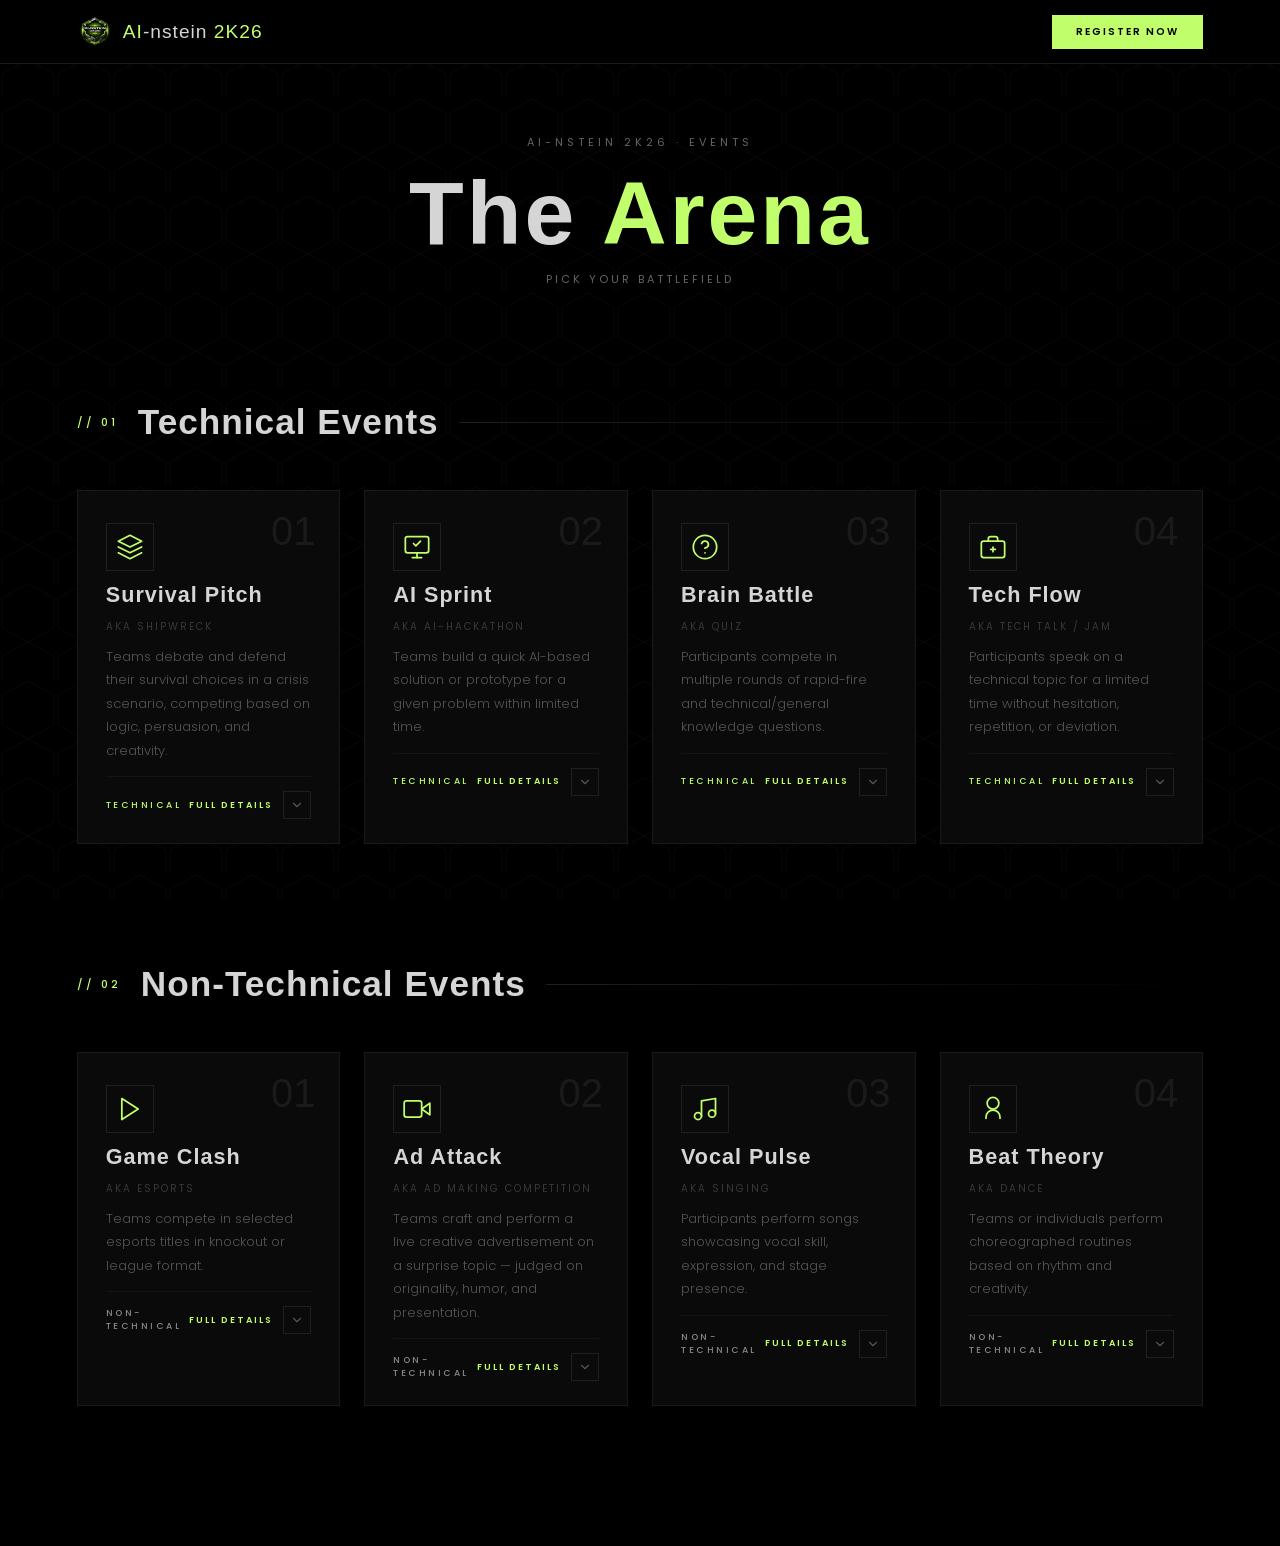
==== html/events.html @ a4a26867 "Update events.html" ====
<!DOCTYPE html>
<html lang="en">
<head>
  <meta charset="UTF-8" />
  <meta name="viewport" content="width=device-width, initial-scale=1.0"/>
  <title>Events — AI-nstein 2K26</title>
  <link rel="stylesheet" href="https://fonts.cdnfonts.com/css/fear-robot">
  <link rel="preconnect" href="https://fonts.googleapis.com">
  <link href="https://fonts.googleapis.com/css2?family=Poppins:wght@300;400;500;600&display=swap" rel="stylesheet">
  <link rel="stylesheet" href="../css/bg.css">
  <link rel="stylesheet" href="../css/events.css">
  <link rel="stylesheet" href="../css/navbar.css">
</head>
<body>

  <div id="scroll-progress"></div>

  <!-- Fixed Background -->
  <div id="bg-container">
    <div id="hex-grid"></div>
    <div id="hex-spotlight"></div>
  </div>

  <!-- NAVBAR -->
  <nav class="navbar" id="navbar">
    <div class="navbar-inner">
      <a href="index.html" class="navbar-logo">
        <img src="../asset/logo.png" alt="AI-nstein 2K26" class="navbar-logo-img" />
        <span class="navbar-logo-text"><span class="accent">AI</span>-nstein <span class="accent">2K26</span></span>
      </a>
      <a href="#" class="navbar-register">Register Now</a>
    </div>
  </nav>

  <!-- MODAL -->
  <div class="modal-overlay" id="event-modal">
    <div class="modal-box">
      <button class="modal-close" id="modal-close">✕</button>
      <p class="modal-tag" id="modal-tag"></p>
      <h2 class="modal-title" id="modal-title"></h2>
      <p class="modal-aka" id="modal-aka"></p>
      <div class="modal-divider"></div>
      <div class="modal-meta-row" id="modal-meta"></div>
      <div id="modal-body"></div>
      <div class="modal-footer">
        <div class="modal-fee">
          <span class="modal-fee-label">Entry Fee</span>
          <span class="modal-fee-amount" id="modal-fee"></span>
        </div>
        <a href="#" class="btn-register" id="modal-register">Register Now</a>
      </div>
    </div>
  </div>

  <!-- EVENTS HERO -->
  <section class="events-hero">
    <p class="hero-label">AI-nstein 2K26 · Events</p>
    <h1 class="events-title">The <span class="accent">Arena</span></h1>
    <p class="events-sub">Pick your battlefield</p>
  </section>

  <!-- TECHNICAL EVENTS -->
  <section class="events-section">
    <div class="section-header">
      <span class="section-tag">// 01</span>
      <h2 class="section-title">Technical <span class="accent">Events</span></h2>
      <div class="section-line"></div>
    </div>

    <div class="events-grid">

      <!-- Survival Pitch -->
      <div class="event-card" data-event="survival-pitch">
        <div class="card-index">01</div>
        <div class="card-icon">
          <svg width="28" height="28" viewBox="0 0 24 24" fill="none" stroke="#C0FF6B" stroke-width="1.5" stroke-linecap="round" stroke-linejoin="round">
            <path d="M12 2L2 7l10 5 10-5-10-5z"/><path d="M2 17l10 5 10-5"/><path d="M2 12l10 5 10-5"/>
          </svg>
        </div>
        <h3 class="card-title">Survival Pitch</h3>
        <p class="card-aka">aka Shipwreck</p>
        <p class="card-desc">Teams debate and defend their survival choices in a crisis scenario, competing based on logic, persuasion, and creativity.</p>
        <div class="card-footer">
          <span class="card-tag">Technical</span>
          <div style="display:flex;align-items:center;gap:10px;">
            <button class="card-details-btn" data-event="survival-pitch">Full Details</button>
            <button class="card-expand-btn" aria-label="View details">
              <svg width="14" height="14" viewBox="0 0 24 24" fill="none" stroke="currentColor" stroke-width="2" stroke-linecap="round" stroke-linejoin="round"><polyline points="6 9 12 15 18 9"/></svg>
            </button>
          </div>
        </div>
        <div class="card-drawer">
          <div class="drawer-inner">
            <div class="drawer-section">
              <p class="drawer-label">Timing</p>
              <p class="drawer-text">12:30 – 1:30 · CSE SmartRoom</p>
            </div>
            <div class="drawer-section">
              <p class="drawer-label">Rules</p>
              <ul class="drawer-rules">
                <li>Each participant is assigned a role/character to defend</li>
                <li>No offensive or inappropriate language allowed</li>
                <li>Stay in character throughout the round</li>
                <li>Time limits must be strictly followed</li>
              </ul>
            </div>
            <div class="drawer-section">
              <p class="drawer-label">Judging</p>
              <p class="drawer-text">Judges' decisions are final</p>
            </div>
            <div class="drawer-fee-row">
              <div class="drawer-fee">
                <span class="drawer-fee-label">Entry Fee</span>
                <span class="drawer-fee-amount">₹200 / head</span>
              </div>
              <a href="https://forms.gle/YWsroC22zHA5UN9M8" target="_blank" class="btn-register">Register Now</a>
            </div>
          </div>
        </div>
      </div>

      <!-- AI Sprint -->
      <div class="event-card" data-event="ai-sprint">
        <div class="card-index">02</div>
        <div class="card-icon">
          <svg width="28" height="28" viewBox="0 0 24 24" fill="none" stroke="#C0FF6B" stroke-width="1.5" stroke-linecap="round" stroke-linejoin="round">
            <rect x="2" y="3" width="20" height="14" rx="2"/><path d="M8 21h8"/><path d="M12 17v4"/><path d="M9 9l2 2 4-4"/>
          </svg>
        </div>
        <h3 class="card-title"><span class="nobreak">AI Sprint</span></h3>
        <p class="card-aka">aka AI-Hackathon</p>
        <p class="card-desc">Teams build a quick AI-based solution or prototype for a given problem within limited time.</p>
        <div class="card-footer">
          <span class="card-tag">Technical</span>
          <div style="display:flex;align-items:center;gap:10px;">
            <button class="card-details-btn" data-event="ai-sprint">Full Details</button>
            <button class="card-expand-btn" aria-label="View details">
              <svg width="14" height="14" viewBox="0 0 24 24" fill="none" stroke="currentColor" stroke-width="2" stroke-linecap="round" stroke-linejoin="round"><polyline points="6 9 12 15 18 9"/></svg>
            </button>
          </div>
        </div>
        <div class="card-drawer">
          <div class="drawer-inner">
            <div class="drawer-section">
              <p class="drawer-label">Timing</p>
              <p class="drawer-text">12:30 – 1:30 · CSE Lab</p>
            </div>
            <div class="drawer-section">
              <p class="drawer-label">Team Size</p>
              <p class="drawer-text">2–4 members</p>
            </div>
            <div class="drawer-section">
              <p class="drawer-label">Rules</p>
              <ul class="drawer-rules">
                <li>Problem statement given on the spot</li>
                <li>AI tools (ChatGPT, Copilot etc.) allowed</li>
                <li>Pre-built project code not allowed</li>
              </ul>
            </div>
            <div class="drawer-section">
              <p class="drawer-label">Judging</p>
              <p class="drawer-text">Creativity, implementation, clarity, and effective use of AI</p>
            </div>
            <div class="drawer-fee-row">
              <div class="drawer-fee">
                <span class="drawer-fee-label">Entry Fee</span>
                <span class="drawer-fee-amount">₹200 / head</span>
              </div>
              <a href="https://forms.gle/YWsroC22zHA5UN9M8" target="_blank" class="btn-register">Register Now</a>
            </div>
          </div>
        </div>
      </div>

      <!-- Brain Battle -->
      <div class="event-card" data-event="brain-battle">
        <div class="card-index">03</div>
        <div class="card-icon">
          <svg width="28" height="28" viewBox="0 0 24 24" fill="none" stroke="#C0FF6B" stroke-width="1.5" stroke-linecap="round" stroke-linejoin="round">
            <circle cx="12" cy="12" r="10"/><path d="M9.09 9a3 3 0 0 1 5.83 1c0 2-3 3-3 3"/><line x1="12" y1="17" x2="12.01" y2="17"/>
          </svg>
        </div>
        <h3 class="card-title">Brain Battle</h3>
        <p class="card-aka">aka Quiz</p>
        <p class="card-desc">Participants compete in multiple rounds of rapid-fire and technical/general knowledge questions.</p>
        <div class="card-footer">
          <span class="card-tag">Technical</span>
          <div style="display:flex;align-items:center;gap:10px;">
            <button class="card-details-btn" data-event="brain-battle">Full Details</button>
            <button class="card-expand-btn" aria-label="View details">
              <svg width="14" height="14" viewBox="0 0 24 24" fill="none" stroke="currentColor" stroke-width="2" stroke-linecap="round" stroke-linejoin="round"><polyline points="6 9 12 15 18 9"/></svg>
            </button>
          </div>
        </div>
        <div class="card-drawer">
          <div class="drawer-inner">
            <div class="drawer-section">
              <p class="drawer-label">Timing</p>
              <p class="drawer-text">11:30 – 12:30 · CSE SmartRoom</p>
            </div>
            <div class="drawer-section">
              <p class="drawer-label">Team Size</p>
              <p class="drawer-text">2–3 members</p>
            </div>
            <div class="drawer-section">
              <p class="drawer-label">Rules</p>
              <ul class="drawer-rules">
                <li>Round 1: MCQ elimination (15–20 questions)</li>
                <li>Round 2: Rapid fire — no passing allowed</li>
                <li>Round 3: Buzzer round — wrong answer = -2 marks</li>
                <li>No mobile phones or external help</li>
              </ul>
            </div>
            <div class="drawer-section">
              <p class="drawer-label">Judging</p>
              <p class="drawer-text">Quizmaster's decision is final</p>
            </div>
            <div class="drawer-fee-row">
              <div class="drawer-fee">
                <span class="drawer-fee-label">Entry Fee</span>
                <span class="drawer-fee-amount">₹200 / head</span>
              </div>
              <a href="https://forms.gle/YWsroC22zHA5UN9M8" target="_blank" class="btn-register">Register Now</a>
            </div>
          </div>
        </div>
      </div>

      <!-- Tech Treadmill -->
      <div class="event-card" data-event="tech-treadmill">
        <div class="card-index">04</div>
        <div class="card-icon">
          <svg width="28" height="28" viewBox="0 0 24 24" fill="none" stroke="#C0FF6B" stroke-width="1.5" stroke-linecap="round" stroke-linejoin="round">
            <rect x="2" y="7" width="20" height="14" rx="2"/><path d="M16 7V5a2 2 0 0 0-2-2h-4a2 2 0 0 0-2 2v2"/>
            <line x1="12" y1="12" x2="12" y2="16"/><line x1="10" y1="14" x2="14" y2="14"/>
          </svg>
        </div>
        <h3 class="card-title">Tech Flow</h3>
        <p class="card-aka">aka Tech Talk / JAM</p>
        <p class="card-desc">Participants speak on a technical topic for a limited time without hesitation, repetition, or deviation.</p>
        <div class="card-footer">
          <span class="card-tag">Technical</span>
          <div style="display:flex;align-items:center;gap:10px;">
            <button class="card-details-btn" data-event="tech-treadmill">Full Details</button>
            <button class="card-expand-btn" aria-label="View details">
              <svg width="14" height="14" viewBox="0 0 24 24" fill="none" stroke="currentColor" stroke-width="2" stroke-linecap="round" stroke-linejoin="round"><polyline points="6 9 12 15 18 9"/></svg>
            </button>
          </div>
        </div>
        <div class="card-drawer">
          <div class="drawer-inner">
            <div class="drawer-section">
              <p class="drawer-label">Timing</p>
              <p class="drawer-text">11:30 – 12:30 · CSE Classroom (I301)</p>
            </div>
            <div class="drawer-section">
              <p class="drawer-label">Format</p>
              <p class="drawer-text">Individual · Open to all departments · Max 15–25 participants</p>
            </div>
            <div class="drawer-section">
              <p class="drawer-label">Rules</p>
              <ul class="drawer-rules">
                <li>Round 1: JAM — 1 minute, no hesitation or repetition</li>
                <li>Round 2: Tech Talk — 2–3 minute detailed explanation</li>
                <li>Round 3: Surprise JAM — instant random topic</li>
              </ul>
            </div>
            <div class="drawer-fee-row">
              <div class="drawer-fee">
                <span class="drawer-fee-label">Entry Fee</span>
                <span class="drawer-fee-amount">₹200 / head</span>
              </div>
              <a href="https://forms.gle/YWsroC22zHA5UN9M8" target="_blank" class="btn-register">Register Now</a>
            </div>
          </div>
        </div>
      </div>

    </div>
  </section>

  <!-- NON-TECHNICAL EVENTS -->
  <section class="events-section">
    <div class="section-header">
      <span class="section-tag">// 02</span>
      <h2 class="section-title">Non-Technical <span class="accent">Events</span></h2>
      <div class="section-line"></div>
    </div>

    <div class="events-grid">

      <!-- Game Clash -->
      <div class="event-card nontech" data-event="game-clash">
        <div class="card-index">01</div>
        <div class="card-icon">
          <svg width="28" height="28" viewBox="0 0 24 24" fill="none" stroke="#C0FF6B" stroke-width="1.5" stroke-linecap="round" stroke-linejoin="round">
            <polygon points="5 3 19 12 5 21 5 3"/>
          </svg>
        </div>
        <h3 class="card-title">Game Clash</h3>
        <p class="card-aka">aka Esports</p>
        <p class="card-desc">Teams compete in selected esports titles in knockout or league format.</p>
        <div class="card-footer">
          <span class="card-tag nontech-tag">Non-Technical</span>
          <div style="display:flex;align-items:center;gap:10px;">
            <button class="card-details-btn" data-event="game-clash">Full Details</button>
            <button class="card-expand-btn" aria-label="View details">
              <svg width="14" height="14" viewBox="0 0 24 24" fill="none" stroke="currentColor" stroke-width="2" stroke-linecap="round" stroke-linejoin="round"><polyline points="6 9 12 15 18 9"/></svg>
            </button>
          </div>
        </div>
        <div class="card-drawer">
          <div class="drawer-inner">
            <div class="drawer-section">
              <p class="drawer-label">Timing</p>
              <p class="drawer-text">11:30 – 2:30 · CSE Lab</p>
            </div>
            <div class="drawer-section">
              <p class="drawer-label">Rules</p>
              <ul class="drawer-rules">
                <li>eFootball: Knockout · 12 min match · Extra time & penalty ON</li>
                <li>BGMI: TDM 4v4 · TPP · Elimination round</li>
                <li>Fair play — no cheating allowed</li>
              </ul>
            </div>
            <div class="drawer-fee-row">
              <div class="drawer-fee">
                <span class="drawer-fee-label">Entry Fee</span>
                <span class="drawer-fee-amount">₹200 / head</span>
              </div>
              <a href="https://forms.gle/YWsroC22zHA5UN9M8" target="_blank" class="btn-register">Register Now</a>
            </div>
          </div>
        </div>
      </div>

      <!-- Adzap -->
<div class="event-card nontech" data-event="adzap">
  <div class="card-index">02</div>
  <div class="card-icon">
    <svg width="28" height="28" viewBox="0 0 24 24" fill="none" stroke="#C0FF6B" stroke-width="1.5" stroke-linecap="round" stroke-linejoin="round">
      <polygon points="23 7 16 12 23 17 23 7"/><rect x="1" y="5" width="15" height="14" rx="2"/>
    </svg>
  </div>
  <h3 class="card-title">Ad Attack</h3>
  <p class="card-aka">aka Ad Making Competition</p>
  <p class="card-desc">Teams craft and perform a live creative advertisement on a surprise topic — judged on originality, humor, and presentation.</p>
  <div class="card-footer">
    <span class="card-tag nontech-tag">Non-Technical</span>
    <div style="display:flex;align-items:center;gap:10px;">
      <button class="card-details-btn" data-event="adzap">Full Details</button>
      <button class="card-expand-btn" aria-label="View details">
        <svg width="14" height="14" viewBox="0 0 24 24" fill="none" stroke="currentColor" stroke-width="2" stroke-linecap="round" stroke-linejoin="round"><polyline points="6 9 12 15 18 9"/></svg>
      </button>
    </div>
  </div>
  <div class="card-drawer">
    <div class="drawer-inner">
      <div class="drawer-section">
        <p class="drawer-label">Timing</p>
        <p class="drawer-text">1:30 – 2:00 · Hilltop</p>
      </div>
      <div class="drawer-section">
        <p class="drawer-label">Team Size</p>
        <p class="drawer-text">2–5 members</p>
      </div>
      <div class="drawer-section">
        <p class="drawer-label">Rules</p>
        <ul class="drawer-rules">
          <li>3–5 minutes per performance</li>
          <li>Final topic selected on the spot from a given list</li>
          <li>No offensive, political, or religious content</li>
          <li>Copying existing ads is strictly prohibited</li>
        </ul>
      </div>
      <div class="drawer-section">
        <p class="drawer-label">Judging</p>
        <p class="drawer-text">Creativity, humor, presentation & teamwork</p>
      </div>
      <div class="drawer-fee-row">
        <div class="drawer-fee">
          <span class="drawer-fee-label">Entry Fee</span>
          <span class="drawer-fee-amount">₹200 / head</span>
        </div>
        <a href="https://forms.gle/YWsroC22zHA5UN9M8" target="_blank" class="btn-register">Register Now</a>
      </div>
    </div>
  </div>
</div>

      <!-- Vocal Pulse -->
      <div class="event-card nontech" data-event="vocal-pulse">
        <div class="card-index">03</div>
        <div class="card-icon">
          <svg width="28" height="28" viewBox="0 0 24 24" fill="none" stroke="#C0FF6B" stroke-width="1.5" stroke-linecap="round" stroke-linejoin="round">
            <path d="M9 18V5l12-2v13"/><circle cx="6" cy="18" r="3"/><circle cx="18" cy="16" r="3"/>
          </svg>
        </div>
        <h3 class="card-title">Vocal Pulse</h3>
        <p class="card-aka">aka Singing</p>
        <p class="card-desc">Participants perform songs showcasing vocal skill, expression, and stage presence.</p>
        <div class="card-footer">
          <span class="card-tag nontech-tag">Non-Technical</span>
          <div style="display:flex;align-items:center;gap:10px;">
            <button class="card-details-btn" data-event="vocal-pulse">Full Details</button>
            <button class="card-expand-btn" aria-label="View details">
              <svg width="14" height="14" viewBox="0 0 24 24" fill="none" stroke="currentColor" stroke-width="2" stroke-linecap="round" stroke-linejoin="round"><polyline points="6 9 12 15 18 9"/></svg>
            </button>
          </div>
        </div>
        <div class="card-drawer">
          <div class="drawer-inner">
            <div class="drawer-section">
              <p class="drawer-label">Timing</p>
              <p class="drawer-text">11:30 – 12:30 · Hilltop</p>
            </div>
            <div class="drawer-section">
              <p class="drawer-label">Team Size</p>
              <p class="drawer-text">Solo or Group (2–6 members)</p>
            </div>
            <div class="drawer-section">
              <p class="drawer-label">Duration</p>
              <p class="drawer-text">3–5 minutes per performance</p>
            </div>
            <div class="drawer-section">
              <p class="drawer-label">Rules</p>
              <ul class="drawer-rules">
                <li>Tamil, English or Malayalam allowed</li>
                <li>Bring your own karaoke track (USB / phone)</li>
                <li>No offensive lyrics</li>
              </ul>
            </div>
            <div class="drawer-fee-row">
              <div class="drawer-fee">
                <span class="drawer-fee-label">Entry Fee</span>
                <span class="drawer-fee-amount">₹200 / head</span>
              </div>
              <a href="https://forms.gle/YWsroC22zHA5UN9M8" target="_blank" class="btn-register">Register Now</a>
            </div>
          </div>
        </div>
      </div>

      <!-- Beat Theory -->
      <div class="event-card nontech" data-event="beat-theory">
        <div class="card-index">04</div>
        <div class="card-icon">
          <svg width="28" height="28" viewBox="0 0 24 24" fill="none" stroke="#C0FF6B" stroke-width="1.5" stroke-linecap="round" stroke-linejoin="round">
            <path d="M12 2a5 5 0 1 0 0 10A5 5 0 0 0 12 2z"/><path d="M6 20v-1a6 6 0 0 1 12 0v1"/>
          </svg>
        </div>
        <h3 class="card-title">Beat Theory</h3>
        <p class="card-aka">aka Dance</p>
        <p class="card-desc">Teams or individuals perform choreographed routines based on rhythm and creativity.</p>
        <div class="card-footer">
          <span class="card-tag nontech-tag">Non-Technical</span>
          <div style="display:flex;align-items:center;gap:10px;">
            <button class="card-details-btn" data-event="beat-theory">Full Details</button>
            <button class="card-expand-btn" aria-label="View details">
              <svg width="14" height="14" viewBox="0 0 24 24" fill="none" stroke="currentColor" stroke-width="2" stroke-linecap="round" stroke-linejoin="round"><polyline points="6 9 12 15 18 9"/></svg>
            </button>
          </div>
        </div>
        <div class="card-drawer">
          <div class="drawer-inner">
            <div class="drawer-section">
              <p class="drawer-label">Timing</p>
              <p class="drawer-text">3:00 – 4:00 · Hilltop</p>
            </div>
            <div class="drawer-section">
              <p class="drawer-label">Team Size</p>
              <p class="drawer-text">Solo or Group (up to 6 members)</p>
            </div>
            <div class="drawer-section">
              <p class="drawer-label">Duration</p>
              <p class="drawer-text">4–6 minutes</p>
            </div>
            <div class="drawer-section">
              <p class="drawer-label">Rules</p>
              <ul class="drawer-rules">
                <li>Props allowed if safe and manageable</li>
                <li>Performance should match music and theme</li>
              </ul>
            </div>
            <div class="drawer-section">
              <p class="drawer-label">Judging</p>
              <p class="drawer-text">Panel of judges</p>
            </div>
            <div class="drawer-fee-row">
              <div class="drawer-fee">
                <span class="drawer-fee-label">Entry Fee</span>
                <span class="drawer-fee-amount">₹200 / head</span>
              </div>
              <a href="https://forms.gle/YWsroC22zHA5UN9M8" target="_blank" class="btn-register">Register Now</a>
            </div>
          </div>
        </div>
      </div>

    </div>
  </section>

  <div class="events-footer-space"></div>
  <script src="../js/script.js"></script>
</body>
</html>
---- css/bg.css ----
* {
  margin: 0;
  padding: 0;
  box-sizing: border-box;
  scrollbar-width: none; /* Firefox */
  -ms-overflow-style: none; /* IE/Edge */
}

*::-webkit-scrollbar {
  display: none; /* Chrome/Safari */
}

body {
  background: #000;
  color: #D5D5D5;
  font-family: 'Poppins', sans-serif;
  overflow-x: hidden;
}

/* ── SCROLL PROGRESS BAR ── */
#scroll-progress {
  position: fixed;
  top: 0;
  right: 0;
  width: 3px;
  height: 0%;
  background: linear-gradient(to bottom, #C0FF6B, rgba(192, 255, 107, 0.3));
  z-index: 200;
  transition: height 0.05s linear;
  box-shadow: 0 0 8px rgba(192, 255, 107, 0.5);
}

/* ── FIXED BG ── */
#bg-container {
  position: fixed;
  inset: 0;
  z-index: 0;
  overflow: hidden;
}

#hex-grid {
  position: absolute;
  inset: 0;
  width: 100%;
  height: 100%;
  background-image: url("data:image/svg+xml,%3Csvg xmlns='http://www.w3.org/2000/svg' width='56' height='97' viewBox='0 0 56 97'%3E%3Cpath d='M28 2 L54 16 L54 46 L28 60 L2 46 L2 16 Z' fill='none' stroke='%23D5D5D5' stroke-width='0.8'/%3E%3Cpath d='M28 60 L54 74 L54 97' fill='none' stroke='%23D5D5D5' stroke-width='0.8'/%3E%3Cpath d='M28 60 L2 74 L2 97' fill='none' stroke='%23D5D5D5' stroke-width='0.8'/%3E%3C/svg%3E");
  background-size: 56px 97px;
  opacity: 0.045;
}

#hex-spotlight {
  position: absolute;
  inset: 0;
  width: 100%;
  height: 100%;
  background-image: url("data:image/svg+xml,%3Csvg xmlns='http://www.w3.org/2000/svg' width='56' height='97' viewBox='0 0 56 97'%3E%3Cpath d='M28 2 L54 16 L54 46 L28 60 L2 46 L2 16 Z' fill='none' stroke='%23D5D5D5' stroke-width='0.8'/%3E%3Cpath d='M28 60 L54 74 L54 97' fill='none' stroke='%23D5D5D5' stroke-width='0.8'/%3E%3Cpath d='M28 60 L2 74 L2 97' fill='none' stroke='%23D5D5D5' stroke-width='0.8'/%3E%3C/svg%3E");
  background-size: 56px 97px;
  opacity: 0;
  -webkit-mask-image: radial-gradient(circle 150px at 50% 50%, black 20%, transparent 80%);
  mask-image: radial-gradient(circle 150px at 50% 50%, black 20%, transparent 80%);
  transition: opacity 0.3s ease;
}

#hex-spotlight.active {
  opacity: 0.75;
}

/* ── LOADING SCREEN ── */
#loading-screen {
  position: fixed;
  inset: 0;
  z-index: 9999;
  background: #000;
  display: flex;
  align-items: center;
  justify-content: center;
  overflow: hidden;
  transition: opacity 0.6s ease;
}

#loading-screen.fade-out {
  opacity: 0;
  pointer-events: none;
}

#loading-video {
  width: clamp(240px, 50vw, 480px);
  height: auto;
  object-fit: cover;
  object-position: center;
}

/* ── HERO ── */
.hero {
  position: relative;
  z-index: 10;
  height: 100vh;
  display: flex;
  flex-direction: column;
  align-items: center;
  justify-content: center;
  text-align: center;
  padding: 80px 24px 24px;
}

/* ── HERO LOGO ── */
.hero-logo {
  width: clamp(140px, 22vw, 260px);
  height: auto;
  object-fit: contain;
  margin-bottom: 24px;
  filter: drop-shadow(0 0 24px rgba(192, 255, 107, 0.25));
  transition: filter 0.3s ease;
}

.hero-logo:hover {
  filter: drop-shadow(0 0 40px rgba(192, 255, 107, 0.45));
}

/* ── HERO LABEL ── */
.hero-label {
  font-size: 11px;
  letter-spacing: 4px;
  text-transform: uppercase;
  color: #656565;
  margin-bottom: 18px;
}

/* ── HERO TITLE ── */
.hero-title {
  font-family: 'Fear Robot', sans-serif;
  font-size: clamp(2rem, 8vw, 7rem);
  color: #D5D5D5;
  line-height: 1.15;
  letter-spacing: 2px;
  word-break: keep-all;
}

.hero-title .no-break {
  white-space: nowrap;
  display: inline;
}

.hero-title .accent {
  color: #C0FF6B;
}

/* ── HERO META ── */
.hero-meta {
  display: flex;
  align-items: center;
  gap: 14px;
  margin-top: 28px;
  flex-wrap: wrap;
  justify-content: center;
}

.meta-item {
  display: flex;
  align-items: center;
  gap: 6px;
  font-size: 12px;
  letter-spacing: 1.5px;
  color: #D5D5D5;
  font-weight: 400;
  white-space: nowrap;
}

.meta-divider {
  color: #656565;
  font-size: 14px;
  line-height: 1;
}

/* ── HERO SUB ── */
.hero-sub {
  margin-top: 28px;
  font-size: 12px;
  color: #656565;
  letter-spacing: 2px;
  text-transform: uppercase;
}

/* ── SCROLL ARROW ── */
.scroll-arrow {
  margin-top: 16px;
  animation: bounce 1.8s ease-in-out infinite;
  opacity: 0.85;
}

@keyframes bounce {
  0%, 100% { transform: translateY(0); }
  50%       { transform: translateY(8px); }
}

/* ── RESPONSIVE ── */
@media (max-width: 600px) {
  .hero-meta    { gap: 10px; }
  .meta-divider { display: none; }
  .meta-item    { font-size: 11px; letter-spacing: 1px; }
}

@media (max-width: 480px) {
  .hero-label { font-size: 9px; letter-spacing: 2px; }
  .hero-sub   { font-size: 10px; }
  .hero-logo  { width: clamp(100px, 28vw, 160px); margin-bottom: 16px; }
}
---- css/events.css ----
/* ── BACK BUTTON ── */
.back-btn {
  position: fixed;
  top: 28px;
  left: 32px;
  z-index: 100;
  display: flex;
  align-items: center;
  gap: 6px;
  font-size: 11px;
  letter-spacing: 2px;
  text-transform: uppercase;
  color: #656565;
  text-decoration: none;
  font-family: 'Poppins', sans-serif;
  transition: color 0.2s ease;
}

.back-btn:hover { color: #C0FF6B; }

/* ── EVENTS HERO ── */
.events-hero {
  position: relative;
  z-index: 10;
  height: 38vh;
  min-height: 200px;
  display: flex;
  flex-direction: column;
  align-items: center;
  justify-content: center;
  text-align: center;
  padding: 80px 24px 0;
}

.events-title {
  font-family: 'Fear Robot', sans-serif;
  font-size: clamp(2.8rem, 7vw, 6rem);
  color: #D5D5D5;
  letter-spacing: 3px;
  line-height: 1;
  margin-bottom: 12px;
}

.events-title .accent { color: #C0FF6B; }

.events-sub {
  font-size: 11px;
  letter-spacing: 3px;
  text-transform: uppercase;
  color: #656565;
}

/* ── SECTION WRAPPER ── */
.events-section {
  position: relative;
  z-index: 10;
  padding: 60px 6vw;
  max-width: 1300px;
  margin: 0 auto;
  width: 100%;
}

/* ── SECTION HEADER ── */
.section-header {
  display: flex;
  align-items: center;
  gap: 20px;
  margin-bottom: 48px;
}

.section-tag {
  font-size: 11px;
  letter-spacing: 3px;
  color: #C0FF6B;
  font-family: 'Poppins', sans-serif;
  font-weight: 500;
  white-space: nowrap;
}

.section-title {
  font-family: 'Fear Robot', sans-serif;
  font-size: clamp(1.4rem, 3vw, 2.2rem);
  color: #D5D5D5;
  letter-spacing: 1px;
  white-space: nowrap;
}

.section-line {
  flex: 1;
  height: 1px;
  background: linear-gradient(to right, #1f1f1f, transparent);
}

/* ── GRID ── */
.events-grid {
  display: grid;
  grid-template-columns: repeat(4, 1fr);
  gap: 24px;
}

/* ── EVENT CARD ── */
.event-card {
  position: relative;
  background: #0a0a0a;
  border: 1px solid #1a1a1a;
  padding: 32px 28px 0;
  display: flex;
  flex-direction: column;
  gap: 10px;
  cursor: default;
  overflow: hidden;
  transition: border-color 0.3s ease, transform 0.3s ease, box-shadow 0.3s ease;
}

.event-card::before {
  content: '';
  position: absolute;
  top: 0; left: 0;
  width: 2px; height: 0;
  background: #C0FF6B;
  transition: height 0.35s ease;
  z-index: 2;
}

.event-card:hover::before { height: 100%; }

.event-card:hover {
  border-color: #2a2a2a;
  transform: translateY(-4px);
  box-shadow: 0 12px 40px rgba(0,0,0,0.5), 0 0 0 1px rgba(192,255,107,0.06);
}

.event-card.is-open {
  transform: translateY(-4px);
  border-color: rgba(192,255,107,0.2);
  box-shadow: 0 12px 40px rgba(0,0,0,0.5), 0 0 0 1px rgba(192,255,107,0.1);
}

/* ── CARD INDEX ── */
.card-index {
  position: absolute;
  top: 20px; right: 24px;
  font-family: 'Fear Robot', sans-serif;
  font-size: 2.5rem;
  color: #1a1a1a;
  line-height: 1;
  pointer-events: none;
  user-select: none;
  transition: color 0.3s ease;
}

.event-card:hover .card-index { color: #222; }

/* ── CARD ICON ── */
.card-icon {
  width: 48px; height: 48px;
  border: 1px solid #1f1f1f;
  display: flex;
  align-items: center;
  justify-content: center;
  transition: border-color 0.3s ease, background 0.3s ease;
}

.event-card:hover .card-icon {
  border-color: rgba(192,255,107,0.2);
  background: rgba(192,255,107,0.04);
}

/* ── CARD TITLE ── */
.card-title {
  font-family: 'Fear Robot', sans-serif;
  font-size: 1.35rem;
  color: #D5D5D5;
  letter-spacing: 1px;
  line-height: 1.3;
  transition: color 0.3s ease;
  margin: 0;
}

.event-card:hover .card-title { color: #fff; }
.nobreak { white-space: nowrap; }

/* ── AKA LABEL ── */
.card-aka {
  font-size: 10px;
  letter-spacing: 2px;
  color: #383838;
  text-transform: uppercase;
  font-family: 'Poppins', sans-serif;
  margin: 0;
}

/* ── CARD DESC ── */
.card-desc {
  font-size: 13px;
  line-height: 1.8;
  color: #555;
  font-weight: 300;
  margin: 0;
  transition: color 0.3s ease;
}

.event-card:hover .card-desc { color: #777; }

/* ── CARD FOOTER ── */
.card-footer {
  display: flex;
  align-items: center;
  justify-content: space-between;
  padding: 14px 0;
  border-top: 1px solid #141414;
  margin-top: 4px;
}

.card-tag {
  font-size: 9px;
  letter-spacing: 2.5px;
  text-transform: uppercase;
  color: #C0FF6B;
  font-weight: 500;
}

.nontech-tag { color: #888; }

/* ── EXPAND BUTTON ── */
.card-expand-btn {
  background: none;
  border: 1px solid #1f1f1f;
  color: #555;
  width: 28px; height: 28px;
  display: flex;
  align-items: center;
  justify-content: center;
  cursor: pointer;
  transition: border-color 0.25s ease, color 0.25s ease, transform 0.35s ease;
  flex-shrink: 0;
}

.card-expand-btn:hover {
  border-color: rgba(192,255,107,0.3);
  color: #C0FF6B;
}

.event-card.is-open .card-expand-btn {
  transform: rotate(180deg);
  border-color: rgba(192,255,107,0.3);
  color: #C0FF6B;
}

/* ── DETAILS BUTTON ── */
.card-details-btn {
  background: none;
  border: none;
  color: #C0FF6B;
  font-family: 'Poppins', sans-serif;
  font-size: 9px;
  font-weight: 600;
  letter-spacing: 2px;
  text-transform: uppercase;
  cursor: pointer;
  padding: 0;
  transition: opacity 0.2s ease;
  white-space: nowrap;
}

.card-details-btn:hover { opacity: 0.7; }

/* ── DRAWER ── */
.card-drawer {
  display: grid;
  grid-template-rows: 0fr;
  transition: grid-template-rows 0.4s cubic-bezier(0.4, 0, 0.2, 1);
}

.event-card.is-open .card-drawer { grid-template-rows: 1fr; }

.drawer-inner {
  overflow: hidden;
  display: flex;
  flex-direction: column;
  gap: 16px;
  padding: 0;
}

.drawer-section {
  display: flex;
  flex-direction: column;
  gap: 6px;
}

.drawer-label {
  font-size: 9px;
  letter-spacing: 2.5px;
  text-transform: uppercase;
  color: #C0FF6B;
  font-weight: 500;
  font-family: 'Poppins', sans-serif;
  margin: 0;
}

.drawer-text {
  font-size: 12px;
  color: #888;
  line-height: 1.7;
  font-weight: 300;
  font-family: 'Poppins', sans-serif;
  margin: 0;
}

.drawer-rules {
  list-style: none;
  padding: 0; margin: 0;
  display: flex;
  flex-direction: column;
  gap: 6px;
}

.drawer-rules li {
  font-size: 12px;
  color: #888;
  line-height: 1.6;
  font-weight: 300;
  font-family: 'Poppins', sans-serif;
  padding-left: 14px;
  position: relative;
}

.drawer-rules li::before {
  content: '—';
  position: absolute;
  left: 0;
  color: #C0FF6B;
  font-size: 10px;
}

/* ── FEE + REGISTER ── */
.drawer-fee-row {
  display: flex;
  flex-direction: column;
  align-items: flex-start;
  padding: 16px 0 20px;
  margin-top: 4px;
  border-top: 1px solid #141414;
  gap: 12px;
}

.drawer-fee { display: flex; flex-direction: column; gap: 3px; }

.drawer-fee-label {
  font-size: 9px;
  letter-spacing: 2.5px;
  text-transform: uppercase;
  color: #C0FF6B;
  font-weight: 500;
  font-family: 'Poppins', sans-serif;
}

.drawer-fee-amount {
  font-family: 'Fear Robot', sans-serif;
  font-size: 1.2rem;
  color: #D5D5D5;
  letter-spacing: 1px;
  white-space: nowrap;
}

.btn-register {
  display: block;
  width: 100%;
  text-align: center;
  padding: 10px 16px;
  background: #C0FF6B;
  color: #000;
  font-family: 'Poppins', sans-serif;
  font-size: 10px;
  font-weight: 600;
  letter-spacing: 2px;
  text-transform: uppercase;
  text-decoration: none;
  white-space: nowrap;
  transition: box-shadow 0.3s ease, transform 0.2s ease;
}

.btn-register:hover {
  box-shadow: 0 0 18px rgba(192, 255, 107, 0.4);
  transform: translateY(-1px);
}

/* ── MODAL OVERLAY ── */
.modal-overlay {
  position: fixed;
  inset: 0;
  z-index: 500;
  background: rgba(0, 0, 0, 0.85);
  backdrop-filter: blur(8px);
  -webkit-backdrop-filter: blur(8px);
  display: flex;
  align-items: center;
  justify-content: center;
  padding: 24px;
  opacity: 0;
  pointer-events: none;
  transition: opacity 0.35s ease;
}

.modal-overlay.is-open {
  opacity: 1;
  pointer-events: all;
}

/* ── MODAL BOX ── */
.modal-box {
  position: relative;
  background: #0a0a0a;
  border: 1px solid #222;
  max-width: 640px;
  width: 100%;
  max-height: 85vh;
  overflow-y: auto;
  padding: 40px;
  transform: translateY(20px) scale(0.97);
  transition: transform 0.35s cubic-bezier(0.4, 0, 0.2, 1);
}

.modal-overlay.is-open .modal-box {
  transform: translateY(0) scale(1);
}

/* Green top border accent */
.modal-box::before {
  content: '';
  position: absolute;
  top: 0; left: 0; right: 0;
  height: 2px;
  background: linear-gradient(to right, #C0FF6B, transparent);
}

/* ── MODAL CLOSE ── */
.modal-close {
  position: absolute;
  top: 16px; right: 16px;
  background: none;
  border: 1px solid #222;
  color: #555;
  width: 32px; height: 32px;
  display: flex;
  align-items: center;
  justify-content: center;
  cursor: pointer;
  transition: border-color 0.2s ease, color 0.2s ease;
  font-size: 16px;
  line-height: 1;
}

.modal-close:hover {
  border-color: rgba(192,255,107,0.3);
  color: #C0FF6B;
}

/* ── MODAL CONTENT ── */
.modal-tag {
  font-size: 9px;
  letter-spacing: 3px;
  text-transform: uppercase;
  color: #C0FF6B;
  font-weight: 500;
  font-family: 'Poppins', sans-serif;
  margin-bottom: 10px;
}

.modal-title {
  font-family: 'Fear Robot', sans-serif;
  font-size: clamp(1.6rem, 4vw, 2.4rem);
  color: #D5D5D5;
  letter-spacing: 1px;
  line-height: 1.1;
  margin-bottom: 6px;
}

.modal-aka {
  font-size: 10px;
  letter-spacing: 2px;
  color: #383838;
  text-transform: uppercase;
  font-family: 'Poppins', sans-serif;
  margin-bottom: 28px;
}

.modal-divider {
  height: 1px;
  background: linear-gradient(to right, #1f1f1f, transparent);
  margin-bottom: 28px;
}

.modal-section {
  margin-bottom: 24px;
}

.modal-section-label {
  font-size: 9px;
  letter-spacing: 2.5px;
  text-transform: uppercase;
  color: #C0FF6B;
  font-weight: 500;
  font-family: 'Poppins', sans-serif;
  margin-bottom: 10px;
}

.modal-section-text {
  font-size: 13px;
  color: #888;
  line-height: 1.8;
  font-weight: 300;
  font-family: 'Poppins', sans-serif;
}

.modal-rules {
  list-style: none;
  padding: 0; margin: 0;
  display: flex;
  flex-direction: column;
  gap: 8px;
}

.modal-rules li {
  font-size: 13px;
  color: #888;
  line-height: 1.6;
  font-weight: 300;
  font-family: 'Poppins', sans-serif;
  padding-left: 16px;
  position: relative;
}

.modal-rules li::before {
  content: '—';
  position: absolute;
  left: 0;
  color: #C0FF6B;
  font-size: 10px;
}

.modal-meta-row {
  display: flex;
  gap: 32px;
  flex-wrap: wrap;
  margin-bottom: 24px;
}

.modal-meta-item {
  display: flex;
  flex-direction: column;
  gap: 4px;
}

.modal-meta-label {
  font-size: 9px;
  letter-spacing: 2px;
  text-transform: uppercase;
  color: #C0FF6B;
  font-family: 'Poppins', sans-serif;
  font-weight: 500;
}

.modal-meta-value {
  font-size: 13px;
  color: #D5D5D5;
  font-family: 'Poppins', sans-serif;
  font-weight: 400;
}

.modal-footer {
  display: flex;
  align-items: center;
  justify-content: space-between;
  padding-top: 24px;
  border-top: 1px solid #141414;
  margin-top: 8px;
  flex-wrap: wrap;
  gap: 16px;
}

.modal-fee {
  display: flex;
  flex-direction: column;
  gap: 3px;
}

.modal-fee-label {
  font-size: 9px;
  letter-spacing: 2.5px;
  text-transform: uppercase;
  color: #C0FF6B;
  font-weight: 500;
  font-family: 'Poppins', sans-serif;
}

.modal-fee-amount {
  font-family: 'Fear Robot', sans-serif;
  font-size: 1.4rem;
  color: #D5D5D5;
  letter-spacing: 1px;
}

/* ── FOOTER SPACE ── */
.events-footer-space { height: 80px; }

/* ── RESPONSIVE ── */
@media (max-width: 1100px) {
  .events-grid { grid-template-columns: repeat(2, 1fr); gap: 20px; }
}

@media (max-width: 768px) {
  .events-section { padding: 48px 5vw; }
  .section-header { gap: 14px; margin-bottom: 32px; }
  .section-title  { font-size: 1.2rem; }
  .section-line   { display: none; }
  .events-grid    { grid-template-columns: repeat(2, 1fr); gap: 16px; }
  .event-card     { padding: 24px 20px 0; }
  .card-index     { font-size: 2rem; top: 16px; right: 16px; }
  .modal-box      { padding: 28px 20px; }
  .modal-footer   { flex-direction: column; align-items: flex-start; }
  .btn-register   { width: 100%; text-align: center; }
}

@media (max-width: 560px) {
  .events-grid  { grid-template-columns: 1fr; gap: 12px; }
  .event-card   { padding: 20px 16px 0; gap: 8px; }
  .card-icon    { width: 38px; height: 38px; }
  .card-icon svg { width: 20px; height: 20px; }
  .card-title   { font-size: 1.1rem; }
  .card-desc    { font-size: 12px; line-height: 1.7; }
  .events-hero  { height: 28vh; }
  .modal-box    { padding: 24px 16px; max-height: 90vh; }
  .modal-title  { font-size: 1.4rem; }
  .modal-meta-row { gap: 20px; }
}

@media (max-width: 380px) {
  .events-grid    { grid-template-columns: 1fr; }
  .events-section { padding: 40px 20px; }
}
/* ── MODAL PRIZE ── */
.modal-prize-row {
  display: flex;
  gap: 16px;
  margin-top: 8px;
  margin-bottom: 8px;
  flex-wrap: wrap;
}

.modal-prize-item {
  flex: 1;
  min-width: 120px;
  display: flex;
  flex-direction: column;
  gap: 4px;
  padding: 16px;
  border: 1px solid #1f1f1f;
  transition: border-color 0.25s ease;
}

.modal-prize-item.gold {
  border-color: rgba(192, 255, 107, 0.2);
  background: rgba(192, 255, 107, 0.03);
}

.modal-prize-item.silver {
  border-color: rgba(213, 213, 213, 0.1);
  background: rgba(213, 213, 213, 0.02);
}

.modal-prize-label {
  font-size: 9px;
  letter-spacing: 2px;
  text-transform: uppercase;
  color: #656565;
  font-family: 'Poppins', sans-serif;
  font-weight: 500;
}

.modal-prize-amount {
  font-family: 'Fear Robot', sans-serif;
  font-size: 1.3rem;
  letter-spacing: 1px;
}

.modal-prize-item.gold .modal-prize-amount { color: #C0FF6B; }
.modal-prize-item.silver .modal-prize-amount { color: #D5D5D5; }
---- css/navbar.css ----
/* ── NAVBAR ── */
.navbar {
  position: fixed;
  top: 0;
  left: 0;
  right: 0;
  z-index: 100;
  padding: 0 6vw;
  height: 64px;
  display: flex;
  align-items: center;
  background: transparent;
  border-bottom: 1px solid transparent;
  transform: translateY(-100%);
  opacity: 0;
  transition:
    transform 0.4s cubic-bezier(0.4, 0, 0.2, 1),
    opacity 0.4s ease,
    background 0.4s ease,
    border-color 0.4s ease;
  pointer-events: none;
}

.navbar.visible {
  transform: translateY(0);
  opacity: 1;
  background: rgba(0, 0, 0, 0.85);
  backdrop-filter: blur(12px);
  -webkit-backdrop-filter: blur(12px);
  border-bottom: 1px solid #1a1a1a;
  pointer-events: all;
}

.navbar-inner {
  display: flex;
  align-items: center;
  justify-content: space-between;
  width: 100%;
  max-width: 1300px;
  margin: 0 auto;
}

/* ── LOGO ── */
.navbar-logo {
  display: flex;
  align-items: center;
  gap: 10px;
  text-decoration: none;
  transition: opacity 0.2s ease;
}

.navbar-logo:hover {
  opacity: 0.8;
}

.navbar-logo-img {
  height: 36px;
  width: auto;
  object-fit: contain;
}

.navbar-logo-text {
  font-family: 'Fear Robot', sans-serif;
  font-size: clamp(0.9rem, 1.8vw, 1.2rem);
  color: #D5D5D5;
  letter-spacing: 1px;
}

.navbar-logo-text .accent {
  color: #C0FF6B;
}

/* ── REGISTER BUTTON ── */
.navbar-register {
  display: inline-block;
  padding: 9px 24px;
  background: #C0FF6B;
  color: #000;
  font-family: 'Poppins', sans-serif;
  font-size: 10px;
  font-weight: 600;
  letter-spacing: 2px;
  text-transform: uppercase;
  text-decoration: none;
  white-space: nowrap;
  transition: box-shadow 0.3s ease, transform 0.2s ease;
}

.navbar-register:hover {
  box-shadow: 0 0 20px rgba(192, 255, 107, 0.4);
  transform: translateY(-1px);
}

/* ── RESPONSIVE ── */
@media (max-width: 768px) {
  .navbar { padding: 0 5vw; height: 56px; }
  .navbar-logo-img { height: 28px; }
  .navbar-logo-text { font-size: 0.9rem; }
}

@media (max-width: 480px) {
  .navbar { padding: 0 20px; height: 52px; }
  .navbar-logo-img { height: 24px; }
  .navbar-logo-text { display: none; }
  .navbar-register { padding: 8px 14px; font-size: 9px; letter-spacing: 1px; }
}
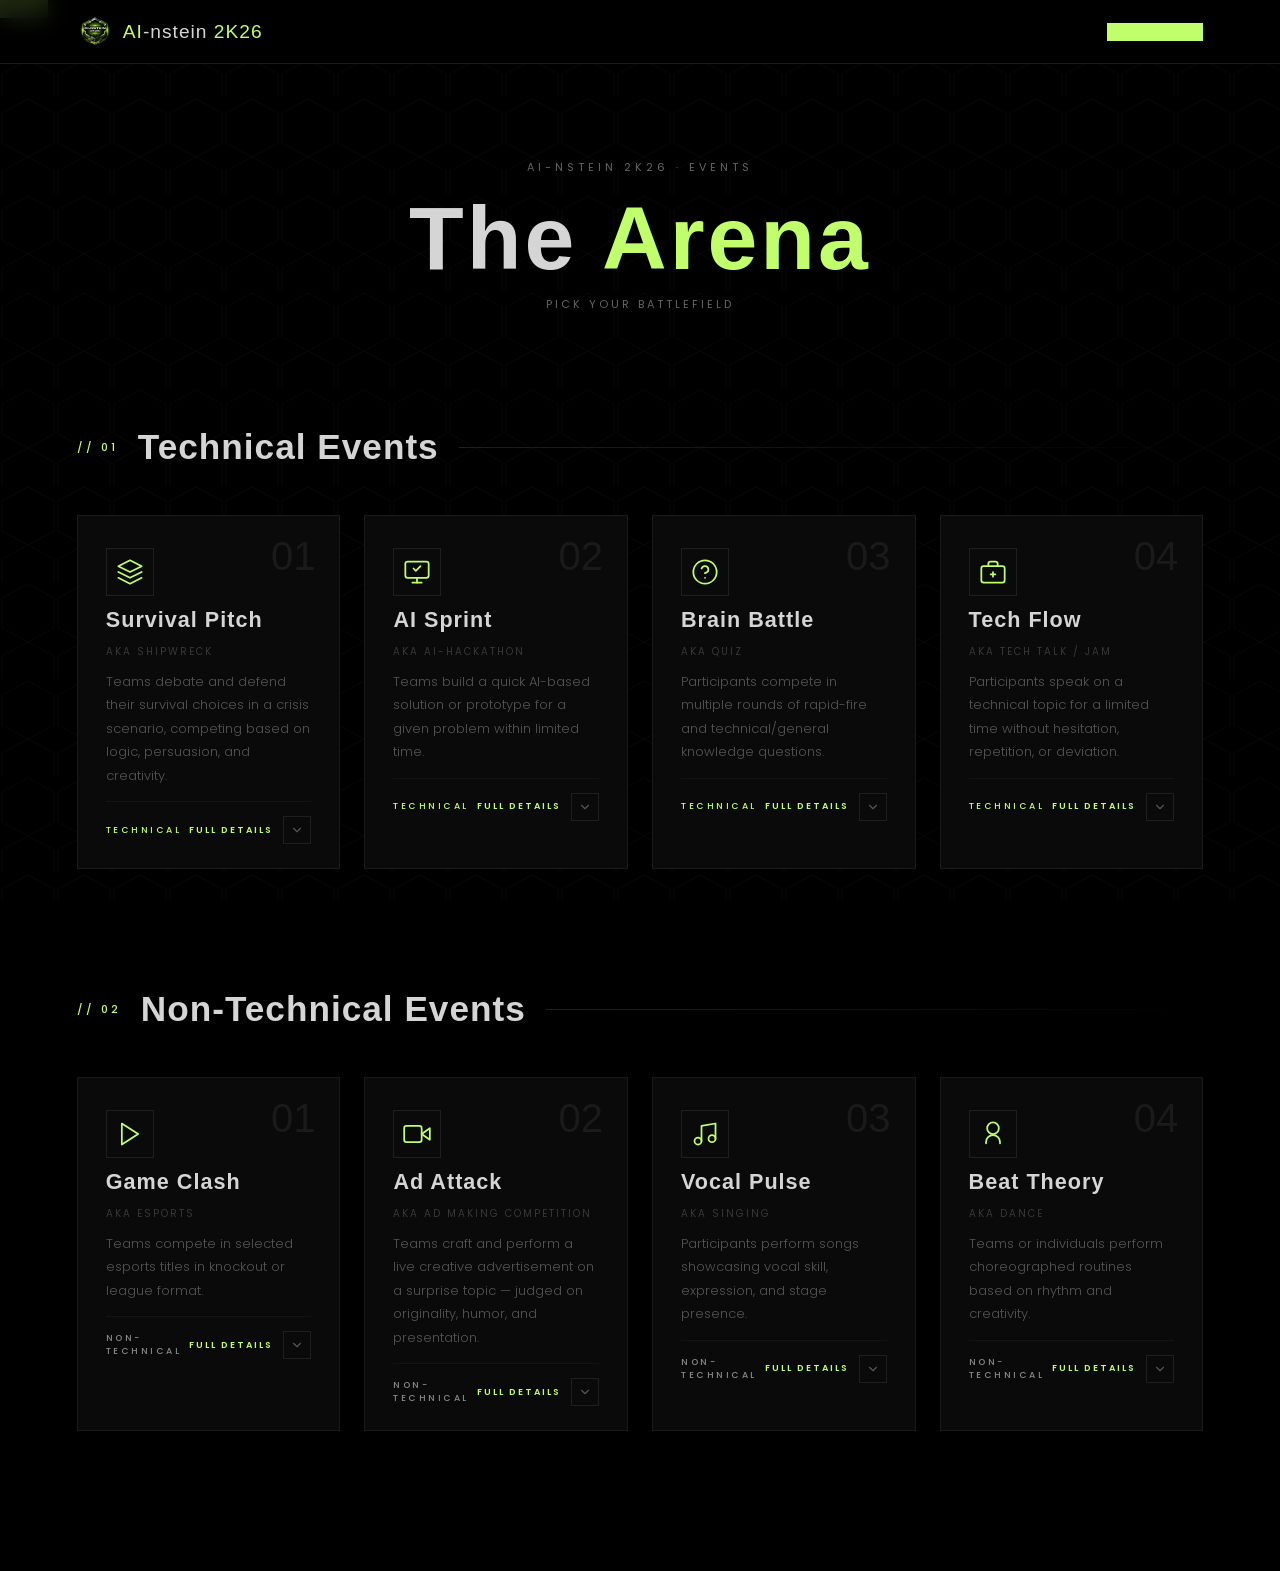
==== commit aca3ca3c: "Update events.html" ====
--- a/html/events.html
+++ b/html/events.html
@@ -24,11 +24,11 @@
   <!-- NAVBAR -->
   <nav class="navbar" id="navbar">
     <div class="navbar-inner">
-      <a href="index.html" class="navbar-logo">
+      <a href="../index.html" class="navbar-logo">
         <img src="../asset/logo.png" alt="AI-nstein 2K26" class="navbar-logo-img" />
         <span class="navbar-logo-text"><span class="accent">AI</span>-nstein <span class="accent">2K26</span></span>
       </a>
-      <a href="#" class="navbar-register">Register Now</a>
+      <a href="https://forms.gle/YWsroC22zHA5UN9M8" target="_blank" class="navbar-register">
     </div>
   </nav>
 
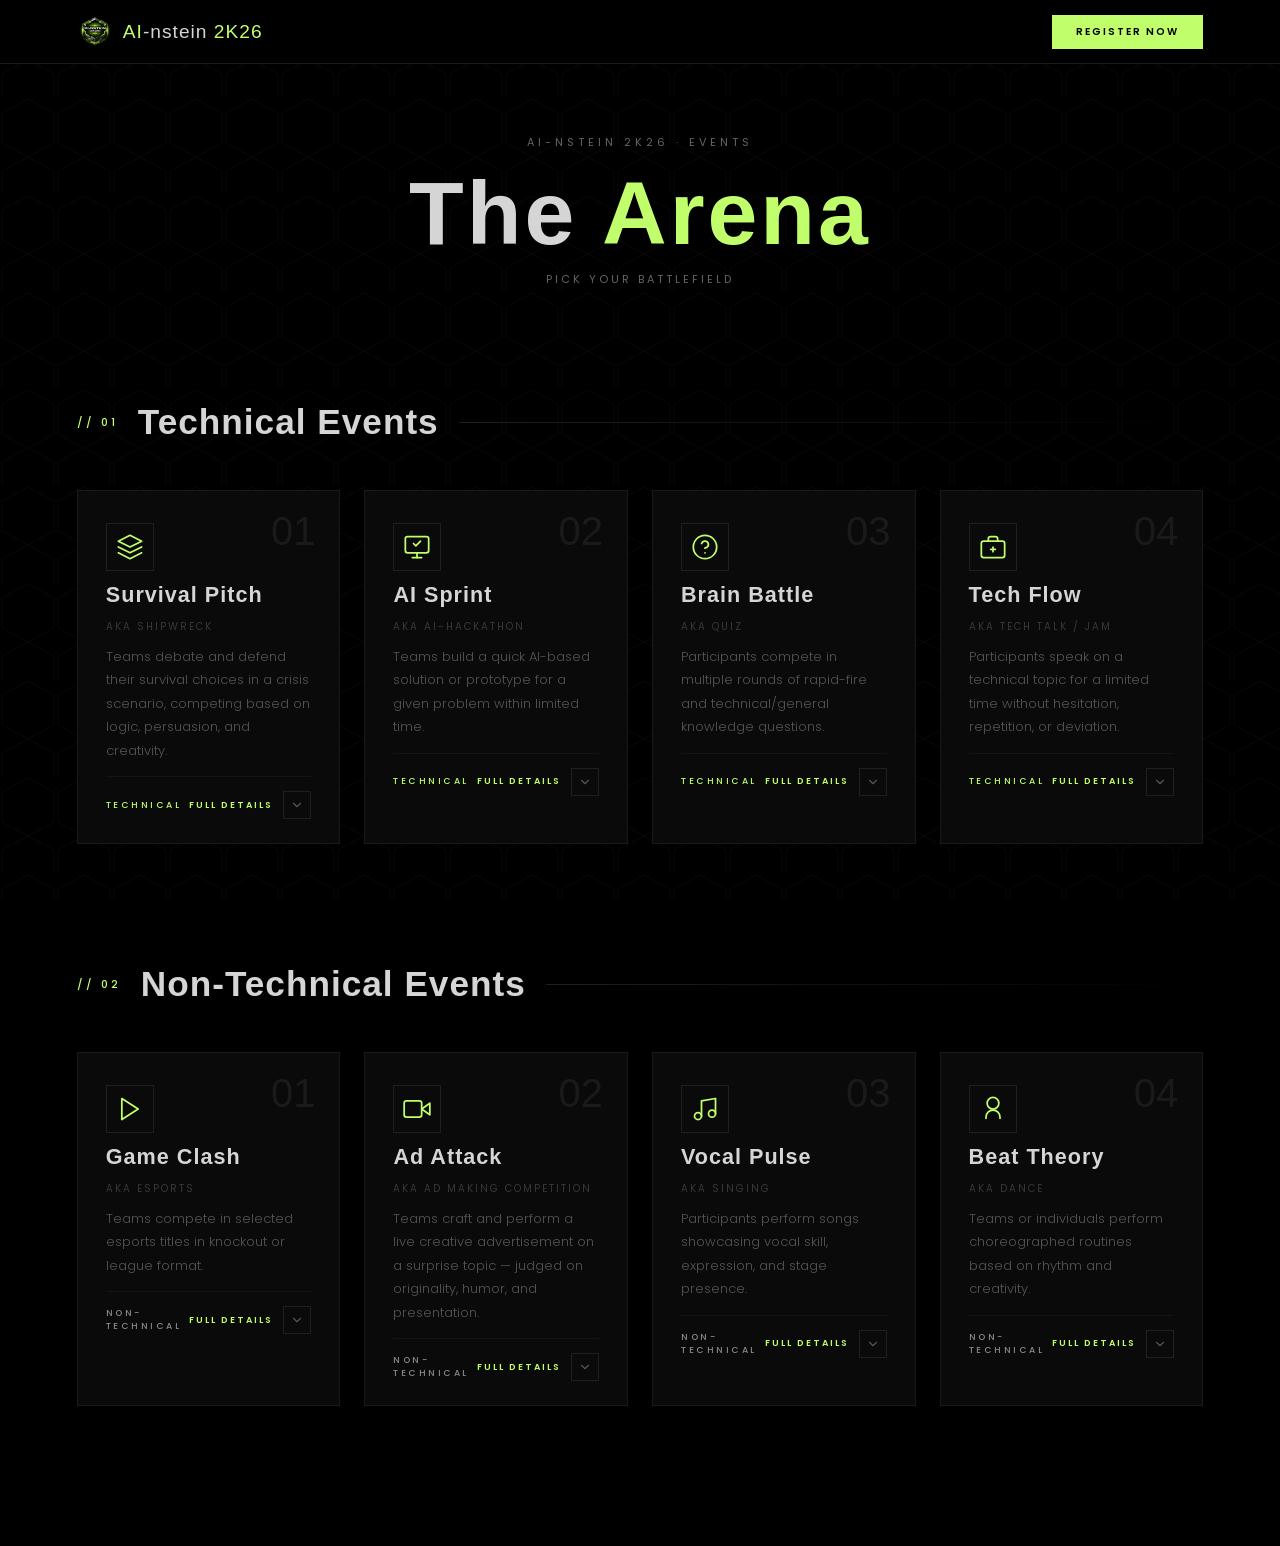
==== commit 63831b10: "Update events.html" ====
--- a/html/events.html
+++ b/html/events.html
@@ -29,6 +29,8 @@
         <span class="navbar-logo-text"><span class="accent">AI</span>-nstein <span class="accent">2K26</span></span>
       </a>
       <a href="https://forms.gle/YWsroC22zHA5UN9M8" target="_blank" class="navbar-register">
+  Register Now
+</a>
     </div>
   </nav>
 
